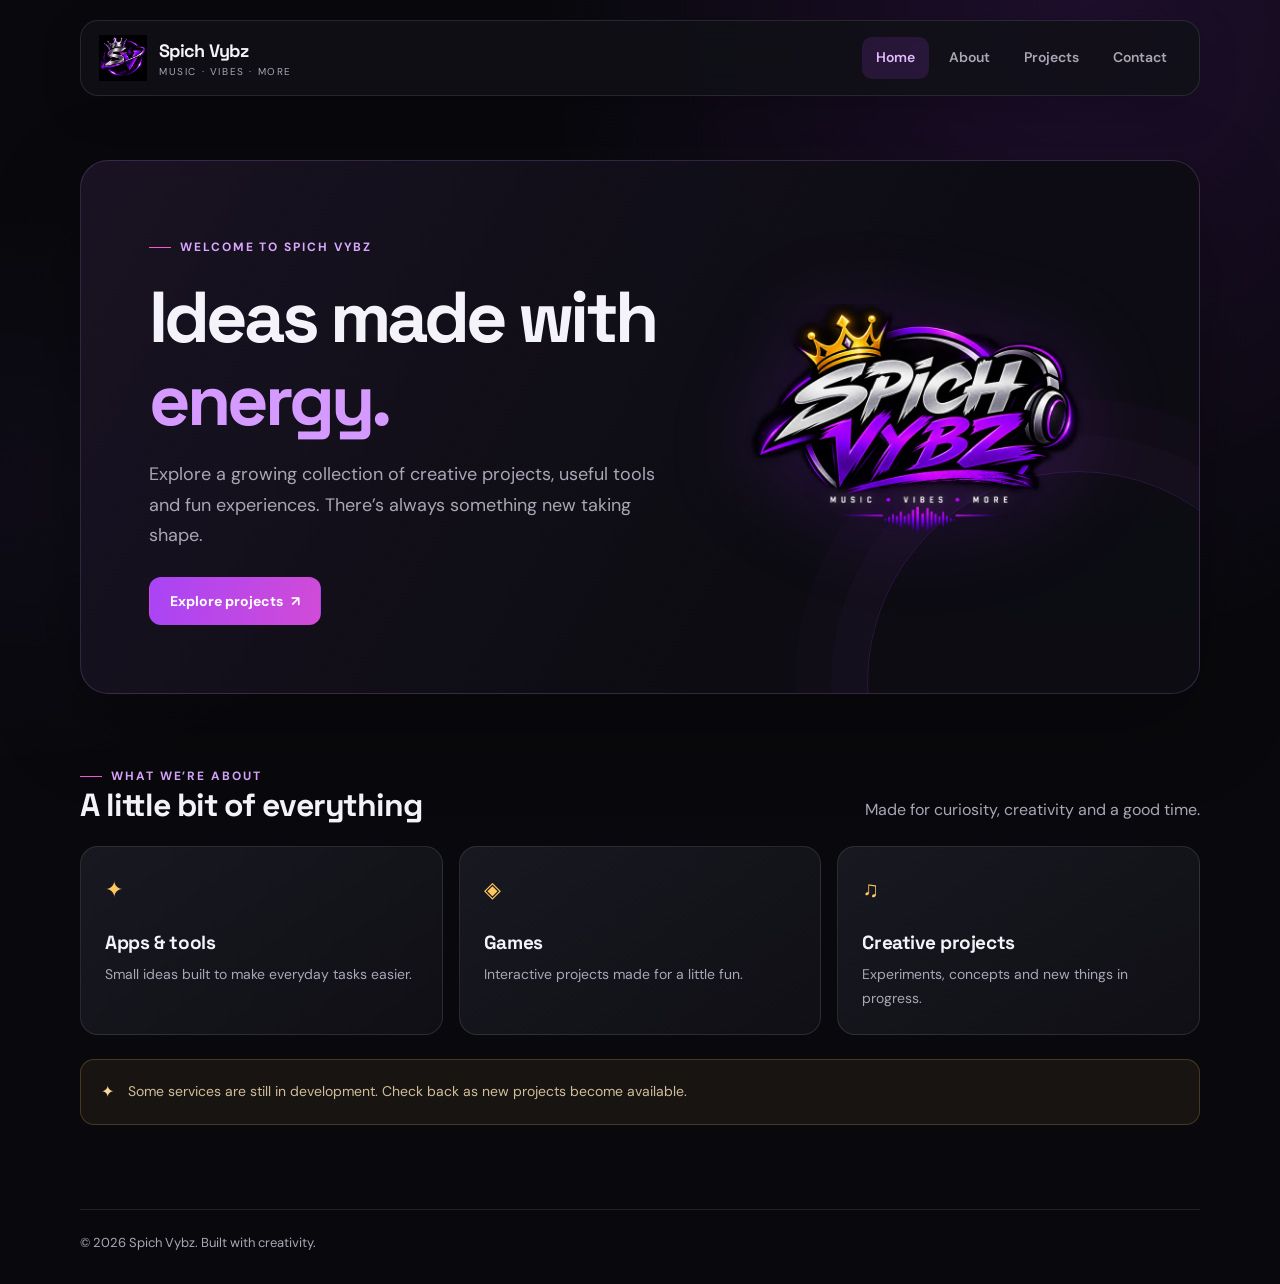
==== index.html @ a4c176d0 "Add files via upload" ====
<!DOCTYPE html>
<html lang="en">
<head>
    <meta charset="UTF-8">
    <meta name="viewport" content="width=device-width, initial-scale=1.0">
    <meta name="theme-color" content="#09090d">
    <meta name="description" content="Spich Vybz brings together creative projects, apps, games and ideas.">
    <title>Spich Vybz — Music, Vibes &amp; More</title>
    <link rel="stylesheet" href="style.css">
</head>
<body>
    <header class="site-header">
        <nav class="navbar" aria-label="Main navigation">
            <a class="brand" href="index.html" aria-label="Spich Vybz home">
                <img src="sv-logo.png" alt="">
                <span class="brand-copy"><span class="brand-name">Spich Vybz</span><span class="brand-tagline">Music · Vibes · More</span></span>
            </a>
            <div class="nav-links">
                <a href="index.html" aria-current="page">Home</a>
                <a href="about.html">About</a>
                <a href="projects.html">Projects</a>
                <a href="contact.html">Contact</a>
            </div>
        </nav>
    </header>

    <main>
        <section class="hero" aria-labelledby="hero-title">
            <div class="hero-copy">
                <span class="eyebrow">Welcome to Spich Vybz</span>
                <h1 id="hero-title">Ideas made with <span>energy.</span></h1>
                <p>Explore a growing collection of creative projects, useful tools and fun experiences. There’s always something new taking shape.</p>
                <a class="button-link" href="projects.html">Explore projects <span aria-hidden="true">↗</span></a>
            </div>
            <div class="hero-art">
                <img src="Spich Vybz Neon Music Logo.png" alt="Spich Vybz — Music, Vibes, More">
            </div>
        </section>

        <section aria-labelledby="offer-title">
            <div class="section-heading">
                <div><span class="eyebrow">What we’re about</span><h2 id="offer-title">A little bit of everything</h2></div>
                <p>Made for curiosity, creativity and a good time.</p>
            </div>
            <div class="cards">
                <article class="card"><span class="card-icon" aria-hidden="true">✦</span><h3>Apps &amp; tools</h3><p>Small ideas built to make everyday tasks easier.</p></article>
                <article class="card"><span class="card-icon" aria-hidden="true">◈</span><h3>Games</h3><p>Interactive projects made for a little fun.</p></article>
                <article class="card"><span class="card-icon" aria-hidden="true">♫</span><h3>Creative projects</h3><p>Experiments, concepts and new things in progress.</p></article>
            </div>
            <div class="notice"><span aria-hidden="true">✦</span><p>Some services are still in development. Check back as new projects become available.</p></div>
        </section>
    </main>

    <footer><p>© 2026 Spich Vybz. Built with creativity.</p></footer>
</body>
</html>
---- style.css ----
@import url('https://fonts.googleapis.com/css2?family=DM+Sans:wght@400;500;600;700&family=Space+Grotesk:wght@500;600;700&display=swap');

:root {
    color-scheme: dark;
    --bg: #09090d;
    --surface: #111117;
    --surface-raised: #171720;
    --text: #f5f3fa;
    --muted: #aaa6b6;
    --line: rgba(255,255,255,.1);
    --purple: #b44cff;
    --pink: #f15bd7;
    --gold: #ffc75e;
    --page-width: 1120px;
}

* { box-sizing: border-box; }

html { scroll-behavior: smooth; }

body {
    min-width: 320px;
    margin: 0;
    background:
        radial-gradient(ellipse at 85% 0%, rgba(143, 42, 214, .16), transparent 34rem),
        radial-gradient(ellipse at 0% 38%, rgba(54, 32, 92, .13), transparent 28rem),
        var(--bg);
    color: var(--text);
    font-family: 'DM Sans', Arial, sans-serif;
    font-size: 16px;
    line-height: 1.7;
}

a { color: inherit; }
a:focus-visible, button:focus-visible, input:focus-visible, textarea:focus-visible {
    outline: 3px solid var(--gold);
    outline-offset: 3px;
}

.site-header {
    width: min(var(--page-width), calc(100% - 48px));
    margin: 20px auto 0;
}

.navbar {
    min-height: 76px;
    display: flex;
    align-items: center;
    justify-content: space-between;
    gap: 24px;
    padding: 12px 18px;
    border: 1px solid var(--line);
    border-radius: 18px;
    background: rgba(17, 17, 23, .82);
    box-shadow: 0 12px 40px rgba(0,0,0,.18);
    backdrop-filter: blur(14px);
}

.brand {
    display: inline-flex;
    align-items: center;
    gap: 12px;
    min-width: 0;
    text-decoration: none;
}

.brand img { width: 48px; height: 48px; object-fit: contain; }
.brand-copy { display: grid; line-height: 1.2; }
.brand-name { font: 700 18px 'Space Grotesk', sans-serif; letter-spacing: -.04em; }
.brand-tagline { margin-top: 4px; color: var(--muted); font-size: 10px; letter-spacing: .16em; text-transform: uppercase; }

.nav-links { display: flex; align-items: center; gap: 6px; }
.nav-links a {
    padding: 9px 14px;
    border-radius: 10px;
    color: var(--muted);
    font-size: 14px;
    font-weight: 600;
    text-decoration: none;
    transition: background .2s ease, color .2s ease;
}
.nav-links a:hover, .nav-links a[aria-current="page"] {
    background: rgba(180, 76, 255, .14);
    color: #e4baff;
}

main {
    width: min(var(--page-width), calc(100% - 48px));
    min-height: 65vh;
    margin: 0 auto;
    padding: 64px 0 84px;
}

.eyebrow {
    display: inline-flex;
    align-items: center;
    gap: 9px;
    color: #d9a7ff;
    font-size: 12px;
    font-weight: 700;
    letter-spacing: .16em;
    text-transform: uppercase;
}
.eyebrow::before { width: 22px; height: 1px; background: var(--pink); content: ''; }

h1, h2, h3 { margin: 0; font-family: 'Space Grotesk', Arial, sans-serif; line-height: 1.15; }
h1 { font-size: clamp(40px, 7vw, 72px); letter-spacing: -.055em; }
h2 { font-size: clamp(24px, 3vw, 32px); letter-spacing: -.035em; }
h3 { font-size: 19px; letter-spacing: -.02em; }
p { margin: 0; color: var(--muted); }

.hero {
    position: relative;
    display: grid;
    grid-template-columns: minmax(0, 1.1fr) minmax(260px, .9fr);
    align-items: center;
    gap: 40px;
    min-height: 440px;
    overflow: hidden;
    padding: clamp(28px, 6vw, 68px);
    border: 1px solid rgba(205, 137, 255, .2);
    border-radius: 28px;
    background: linear-gradient(120deg, rgba(26, 19, 36, .96), rgba(13, 13, 19, .93) 65%);
    box-shadow: 0 28px 90px rgba(0,0,0,.28);
}
.hero::after {
    position: absolute;
    right: -90px;
    bottom: -200px;
    width: 420px;
    height: 420px;
    border: 1px solid rgba(180,76,255,.18);
    border-radius: 50%;
    box-shadow: 0 0 0 36px rgba(180,76,255,.025), 0 0 0 72px rgba(180,76,255,.02);
    content: '';
    pointer-events: none;
}
.hero-copy { position: relative; z-index: 1; }
.hero h1 { max-width: 650px; margin: 18px 0; }
.hero h1 span { color: #d59aff; }
.hero-copy > p { max-width: 540px; font-size: 18px; }
.hero-art { position: relative; z-index: 1; display: grid; place-items: center; }
.hero-art img { width: min(100%, 370px); height: auto; filter: drop-shadow(0 12px 46px rgba(163,43,255,.2)); }

.button-link, .btn {
    display: inline-flex;
    align-items: center;
    justify-content: center;
    gap: 8px;
    min-height: 48px;
    margin-top: 26px;
    padding: 0 20px;
    border: 1px solid transparent;
    border-radius: 12px;
    background: linear-gradient(100deg, #a944f5, #d14bd7);
    color: white;
    font: 700 14px 'DM Sans', sans-serif;
    text-decoration: none;
    cursor: pointer;
    transition: transform .2s ease, filter .2s ease;
}
.button-link:hover, .btn:hover { transform: translateY(-2px); filter: brightness(1.12); }
.button-link.secondary { border-color: var(--line); background: transparent; color: var(--text); }

.section-heading { display: flex; align-items: end; justify-content: space-between; gap: 24px; margin: 64px 0 22px; }
.section-heading p { max-width: 480px; }
.cards { display: grid; grid-template-columns: repeat(3, minmax(0, 1fr)); gap: 16px; }
.card {
    min-height: 175px;
    padding: 24px;
    border: 1px solid var(--line);
    border-radius: 18px;
    background: linear-gradient(145deg, rgba(25,25,34,.96), rgba(16,16,22,.95));
}
.card .card-icon { display: block; margin-bottom: 24px; color: var(--gold); font-size: 22px; }
.card p { margin-top: 9px; font-size: 14px; }

.notice {
    display: flex;
    align-items: center;
    gap: 14px;
    margin-top: 24px;
    padding: 18px 20px;
    border: 1px solid rgba(255,199,94,.2);
    border-radius: 14px;
    background: rgba(255,199,94,.06);
    color: #f6d89d;
}
.notice p { color: #d1bd9b; font-size: 14px; }

.page-intro { max-width: 740px; margin: 20px 0 38px; }
.page-intro h1 { font-size: clamp(42px, 6vw, 62px); }
.page-intro p { max-width: 660px; margin-top: 16px; font-size: 18px; }
.content-grid { display: grid; grid-template-columns: repeat(2, minmax(0, 1fr)); gap: 18px; }
.content-panel { padding: clamp(22px, 4vw, 34px); border: 1px solid var(--line); border-radius: 20px; background: var(--surface); }
.content-panel > p { margin-top: 13px; }
.clean-list { display: grid; gap: 12px; margin: 20px 0 0; padding: 0; list-style: none; }
.clean-list li { position: relative; padding-left: 22px; color: var(--muted); }
.clean-list li::before { position: absolute; left: 0; color: var(--pink); content: '✦'; }
.social-list { display: flex; flex-wrap: wrap; gap: 12px; margin-top: 18px; }
.social-list a { padding: 10px 14px; border: 1px solid var(--line); border-radius: 10px; color: #e0bbff; text-decoration: none; }
.social-list a:hover { border-color: var(--purple); background: rgba(180,76,255,.1); }

.project-grid { display: grid; grid-template-columns: repeat(2, minmax(0, 1fr)); gap: 16px; }
.project-card { position: relative; min-height: 190px; padding: 25px; border: 1px solid var(--line); border-radius: 18px; background: var(--surface); }
.project-card p { margin-top: 8px; font-size: 14px; }
.project-card .project-mark { display: inline-grid; width: 42px; height: 42px; margin-bottom: 24px; place-items: center; border-radius: 12px; background: rgba(180,76,255,.15); color: #d9a7ff; font-size: 20px; }
.project-link { display: inline-flex; margin-top: 26px; color: #d9a7ff; font-weight: 700; text-decoration: none; }
.project-link:hover { color: white; }

.contact-layout { display: grid; grid-template-columns: .8fr 1.2fr; gap: 20px; align-items: start; }
.contact-details, .contact-form { padding: clamp(22px, 4vw, 34px); border: 1px solid var(--line); border-radius: 20px; background: var(--surface); }
.contact-details p { margin-top: 12px; }
.contact-form { display: grid; gap: 16px; }
.form-field { display: grid; gap: 7px; }
.form-field label { color: #e5e0ec; font-size: 14px; font-weight: 600; }
.box { width: 100%; min-height: 48px; padding: 12px 14px; border: 1px solid rgba(255,255,255,.13); border-radius: 10px; background: #0d0d13; color: var(--text); font: inherit; }
textarea.box { min-height: 155px; resize: vertical; }
.contact-form .btn { justify-self: start; margin-top: 0; }
.form-note { font-size: 13px; }

footer {
    width: min(var(--page-width), calc(100% - 48px));
    margin: 0 auto;
    padding: 22px 0 30px;
    border-top: 1px solid var(--line);
    color: var(--muted);
    font-size: 13px;
}
footer p { font-size: 13px; }

@media (max-width: 760px) {
    .site-header, main, footer { width: min(100% - 32px, var(--page-width)); }
    .navbar { align-items: flex-start; flex-direction: column; gap: 10px; padding: 14px; }
    .nav-links { width: 100%; gap: 2px; overflow-x: auto; }
    .nav-links a { padding: 9px 11px; font-size: 13px; }
    main { padding: 40px 0 60px; }
    .hero { grid-template-columns: 1fr; gap: 12px; min-height: unset; padding: 32px 24px; }
    .hero-art img { width: min(75%, 280px); }
    .hero-copy > p, .page-intro p { font-size: 16px; }
    .cards { grid-template-columns: repeat(2, minmax(0, 1fr)); }
    .content-grid, .contact-layout { grid-template-columns: 1fr; }
    .section-heading { align-items: flex-start; flex-direction: column; margin-top: 46px; }
}

@media (max-width: 480px) {
    .site-header, main, footer { width: calc(100% - 28px); }
    .brand img { width: 42px; height: 42px; }
    .brand-name { font-size: 16px; }
    .brand-tagline { font-size: 9px; }
    .nav-links a { padding: 8px 9px; font-size: 12px; }
    .hero { border-radius: 20px; }
    .cards, .project-grid { grid-template-columns: 1fr; }
    .card { min-height: 145px; }
}

@media (prefers-reduced-motion: reduce) {
    *, *::before, *::after { scroll-behavior: auto !important; transition-duration: .01ms !important; }
}
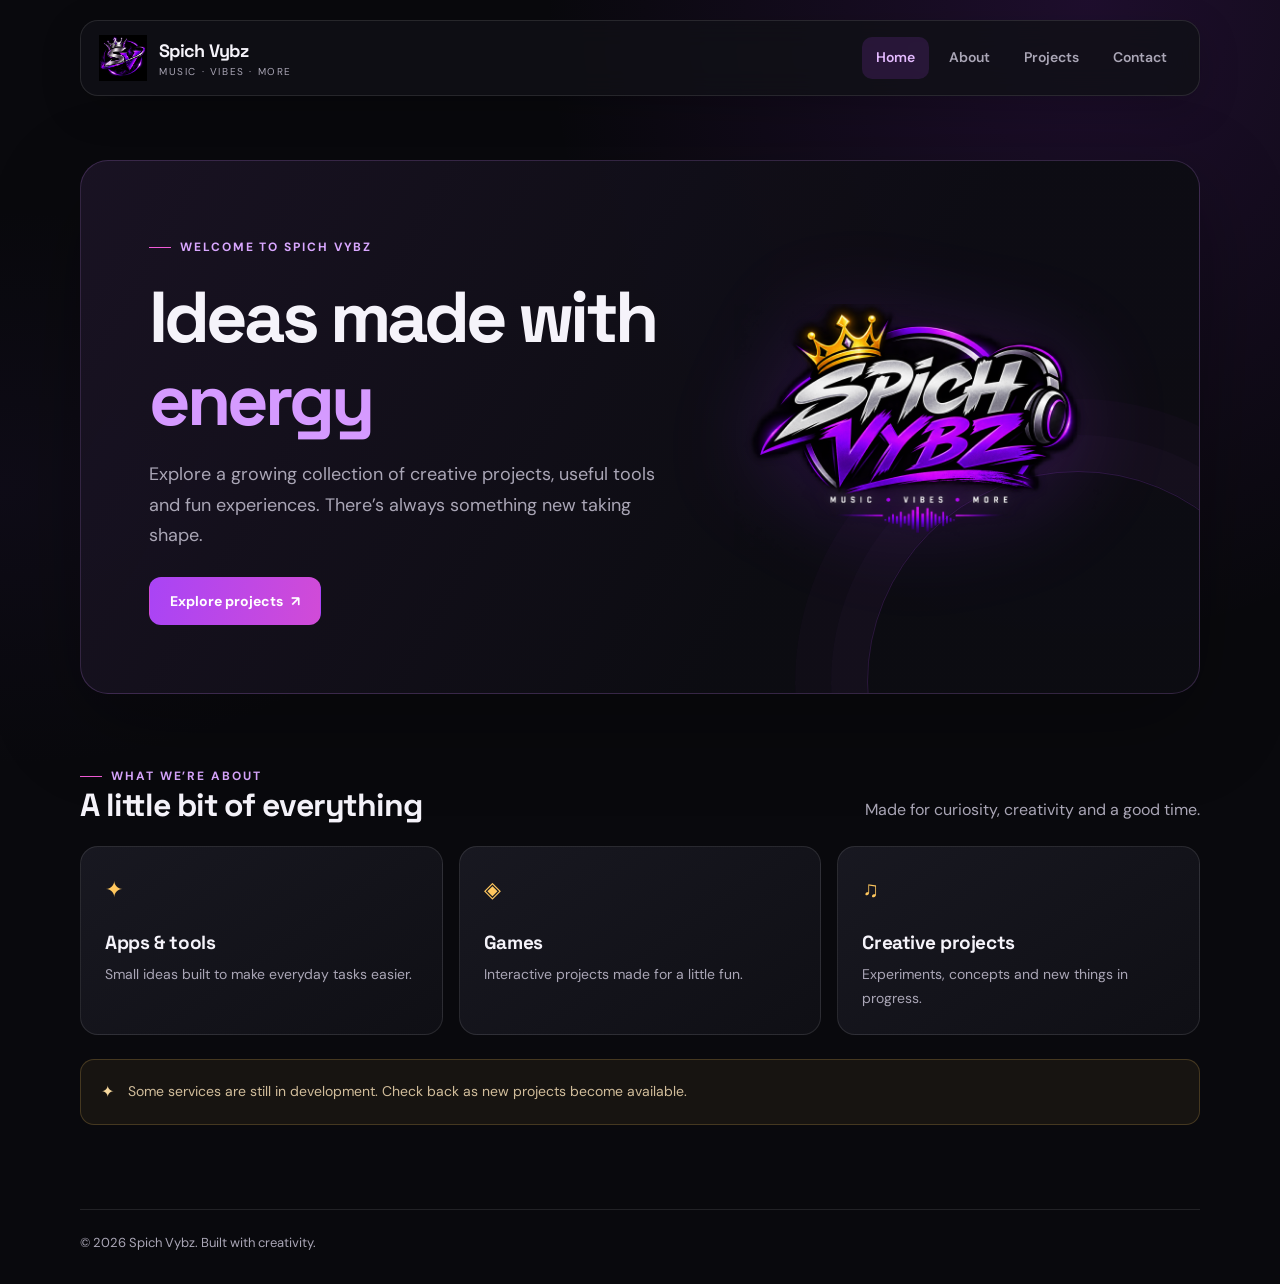
==== commit a0913dc4: "Fix HTML span tag by removing extra characters" ====
--- a/index.html
+++ b/index.html
@@ -28,7 +28,7 @@
         <section class="hero" aria-labelledby="hero-title">
             <div class="hero-copy">
                 <span class="eyebrow">Welcome to Spich Vybz</span>
-                <h1 id="hero-title">Ideas made with <span>energy.</span></h1>
+                <h1 id="hero-title">Ideas made with <span>energy</span></h1>
                 <p>Explore a growing collection of creative projects, useful tools and fun experiences. There’s always something new taking shape.</p>
                 <a class="button-link" href="projects.html">Explore projects <span aria-hidden="true">↗</span></a>
             </div>
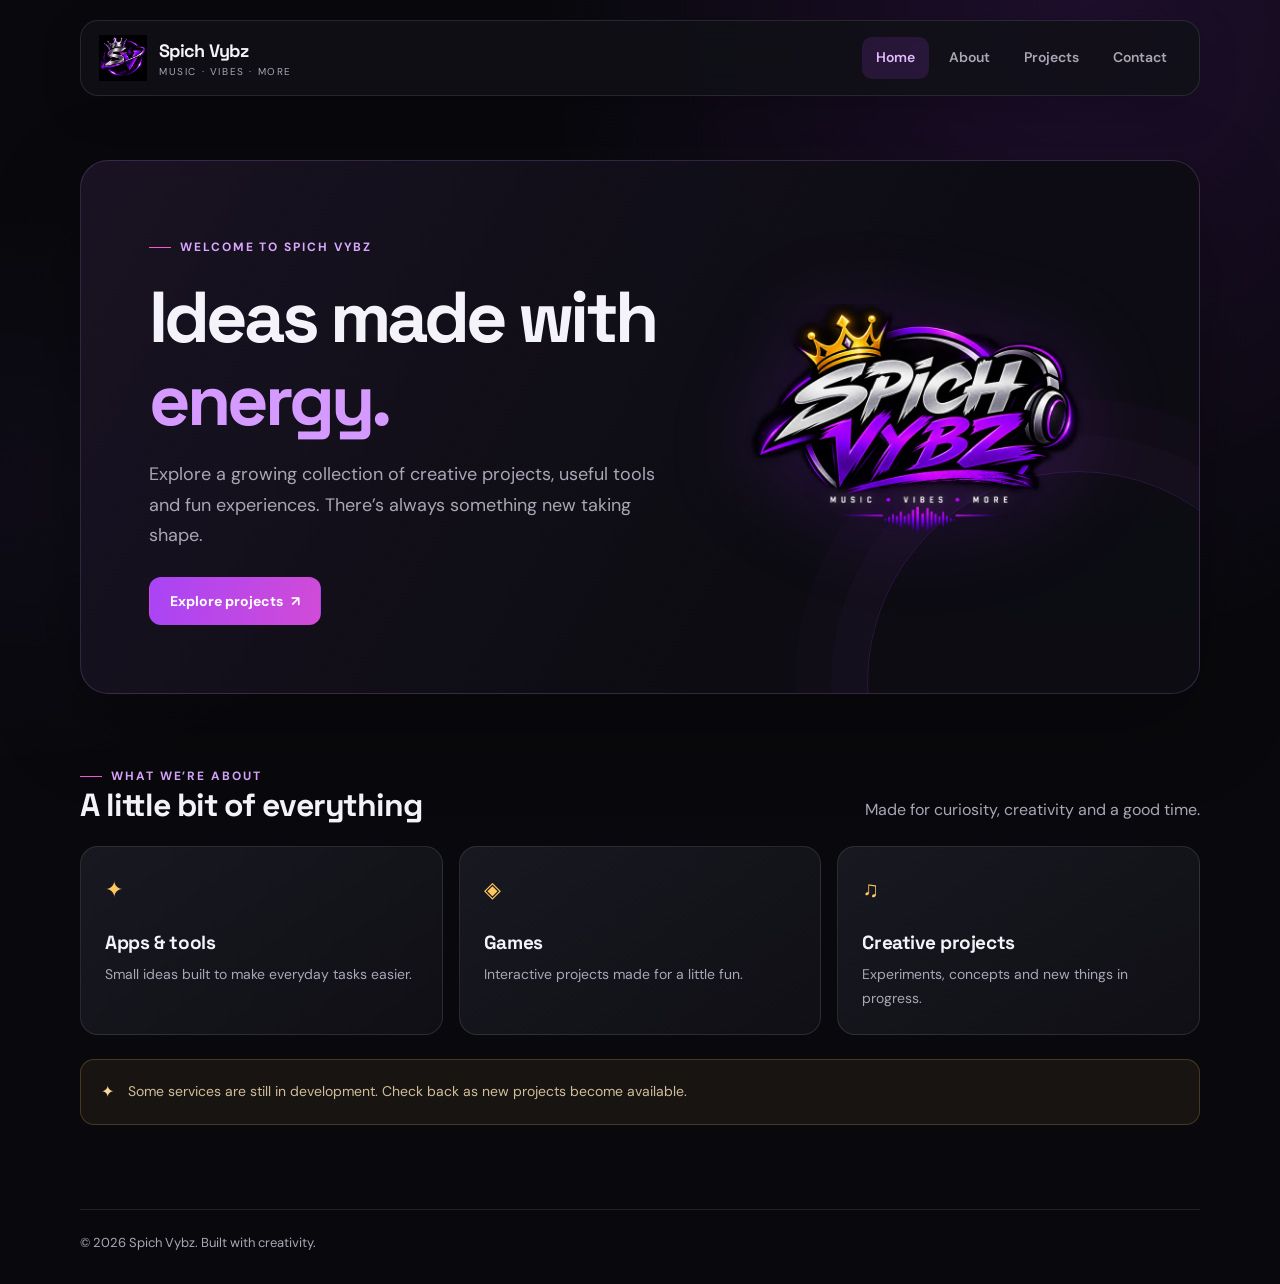
==== commit 95f877bd: "Update index.html" ====
--- a/index.html
+++ b/index.html
@@ -28,7 +28,7 @@
         <section class="hero" aria-labelledby="hero-title">
             <div class="hero-copy">
                 <span class="eyebrow">Welcome to Spich Vybz</span>
-                <h1 id="hero-title">Ideas made with <span>energy</span></h1>
+                <h1 id="hero-title">Ideas made with <span>energy.</span></h1>
                 <p>Explore a growing collection of creative projects, useful tools and fun experiences. There’s always something new taking shape.</p>
                 <a class="button-link" href="projects.html">Explore projects <span aria-hidden="true">↗</span></a>
             </div>
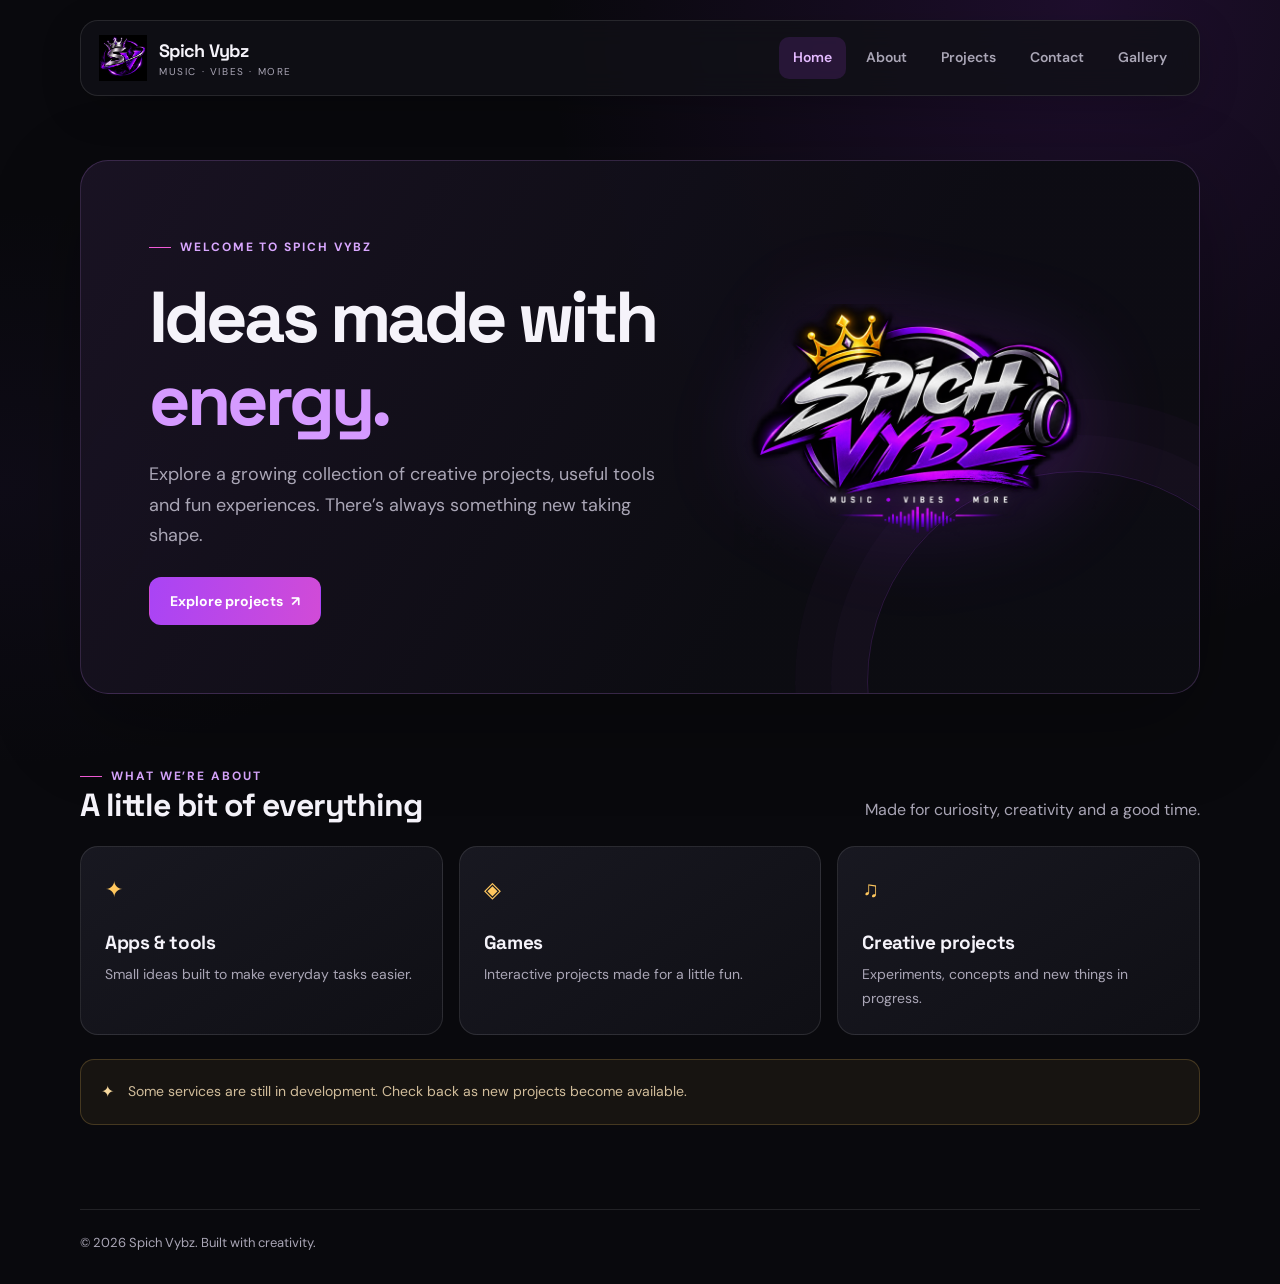
==== commit 0b918789: "Add Gallery link to navigation menu" ====
--- a/index.html
+++ b/index.html
@@ -20,6 +20,7 @@
                 <a href="about.html">About</a>
                 <a href="projects.html">Projects</a>
                 <a href="contact.html">Contact</a>
+                <a href="gallery.html">Gallery</a>
             </div>
         </nav>
     </header>
